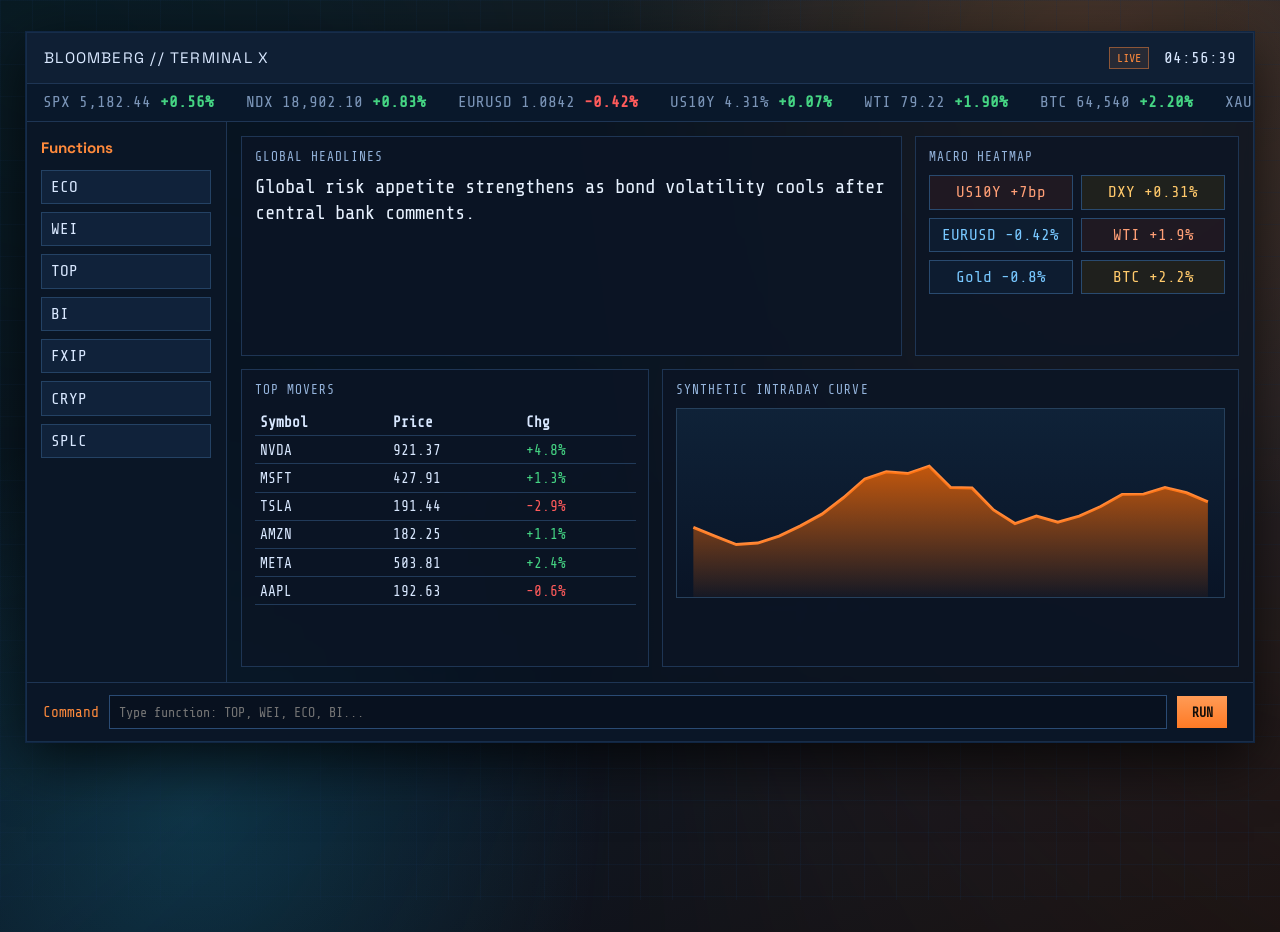
==== index.html @ 1c786bec "Build BBS terminal UI with workspace modules and command flow" ====
<!doctype html>
<html lang="en">
<head>
  <meta charset="UTF-8">
  <meta name="viewport" content="width=device-width, initial-scale=1.0">
  <title>Bloomberg Terminal X</title>
  <link rel="preconnect" href="https://fonts.googleapis.com">
  <link rel="preconnect" href="https://fonts.gstatic.com" crossorigin>
  <link href="https://fonts.googleapis.com/css2?family=Share+Tech+Mono&family=Space+Grotesk:wght@500;700&display=swap" rel="stylesheet">
  <link rel="stylesheet" href="styles.css">
</head>
<body>
  <div class="ambient-glow"></div>
  <div class="ambient-grid"></div>
  <main class="terminal-shell">
    <header class="top-bar">
      <div class="brand">BLOOMBERG // TERMINAL X</div>
      <div class="status">
        <span class="pill live">LIVE</span>
        <span class="time" id="live-time">--:--:--</span>
      </div>
    </header>

    <section class="ticker-wrap" aria-label="Market ticker">
      <div class="ticker-track" id="ticker-track"></div>
    </section>

    <section class="workspace">
      <aside class="left-rail">
        <h2>Functions</h2>
        <ul>
          <li>ECO</li>
          <li>WEI</li>
          <li>TOP</li>
          <li>BI</li>
          <li>FXIP</li>
          <li>CRYP</li>
          <li>SPLC</li>
        </ul>
      </aside>

      <div class="center-grid">
        <article class="panel panel-headline">
          <div class="panel-title">Global Headlines</div>
          <p id="headline-text">Loading latest market intelligence...</p>
        </article>

        <article class="panel panel-heat">
          <div class="panel-title">Macro Heatmap</div>
          <div class="heatmap">
            <span class="hot">US10Y +7bp</span>
            <span class="warm">DXY +0.31%</span>
            <span class="cold">EURUSD -0.42%</span>
            <span class="hot">WTI +1.9%</span>
            <span class="cold">Gold -0.8%</span>
            <span class="warm">BTC +2.2%</span>
          </div>
        </article>

        <article class="panel panel-table">
          <div class="panel-title">Top Movers</div>
          <table>
            <thead>
              <tr><th>Symbol</th><th>Price</th><th>Chg</th></tr>
            </thead>
            <tbody id="movers-body"></tbody>
          </table>
        </article>

        <article class="panel panel-chart">
          <div class="panel-title">Synthetic Intraday Curve</div>
          <svg viewBox="0 0 520 190" role="img" aria-label="Intraday chart">
            <defs>
              <linearGradient id="curveGrad" x1="0" x2="0" y1="0" y2="1">
                <stop offset="0%" stop-color="#ff6a00" stop-opacity="0.75"></stop>
                <stop offset="100%" stop-color="#ff6a00" stop-opacity="0.05"></stop>
              </linearGradient>
            </defs>
            <polyline id="curve-line" fill="none" stroke="#ff8a3c" stroke-width="3"></polyline>
            <polygon id="curve-area" fill="url(#curveGrad)"></polygon>
          </svg>
        </article>
      </div>
    </section>

    <footer class="command-bar">
      <label for="cmd-input">Command</label>
      <input id="cmd-input" type="text" autocomplete="off" placeholder="Type function: TOP, WEI, ECO, BI..." />
      <button id="cmd-run">RUN</button>
      <span id="cmd-feedback" aria-live="polite"></span>
    </footer>
  </main>

  <script src="script.js"></script>
</body>
</html>
---- styles.css ----
:root {
  --bg-0: #060b12;
  --bg-1: #0a1422;
  --panel: #0c1626cc;
  --line: #1e3554;
  --ink: #d9e8ff;
  --muted: #7b95b8;
  --accent: #ff8a3c;
  --positive: #45d483;
  --negative: #ff5b5b;
}

* {
  box-sizing: border-box;
}

body {
  margin: 0;
  font-family: "Share Tech Mono", monospace;
  color: var(--ink);
  min-height: 100vh;
  background:
    radial-gradient(circle at 85% 8%, #ff8a3c33, transparent 35%),
    radial-gradient(circle at 15% 88%, #2dd4ff2a, transparent 30%),
    linear-gradient(155deg, var(--bg-0), var(--bg-1) 65%, #06080f);
  overflow-x: hidden;
}

.ambient-glow {
  position: fixed;
  inset: -20%;
  background: conic-gradient(from 110deg, #ff8a3c1c, #1c3f5b00 30%, #33ddff14 55%, #ff8a3c22 100%);
  filter: blur(55px);
  animation: spin 26s linear infinite;
  pointer-events: none;
}

.ambient-grid {
  position: fixed;
  inset: 0;
  background-image:
    linear-gradient(#1734582a 1px, transparent 1px),
    linear-gradient(90deg, #1734582a 1px, transparent 1px);
  background-size: 32px 32px;
  pointer-events: none;
}

.terminal-shell {
  width: min(1280px, 96vw);
  margin: 2rem auto;
  border: 1px solid #335a8f5e;
  background: #071221bf;
  backdrop-filter: blur(6px);
  box-shadow: 0 0 0 1px #102643, 0 18px 55px #000b;
  position: relative;
  z-index: 2;
}

.top-bar {
  display: flex;
  align-items: center;
  justify-content: space-between;
  padding: 0.85rem 1.1rem;
  border-bottom: 1px solid var(--line);
  background: #0f1f34;
}

.brand {
  font-family: "Space Grotesk", sans-serif;
  letter-spacing: 0.08em;
  font-size: 0.95rem;
}

.status {
  display: flex;
  align-items: center;
  gap: 0.9rem;
}

.pill {
  border: 1px solid;
  font-size: 0.75rem;
  padding: 0.2rem 0.45rem;
}

.pill.live {
  color: var(--accent);
  border-color: #ff8a3c77;
  background: #ff8a3c19;
}

.ticker-wrap {
  border-bottom: 1px solid var(--line);
  overflow: hidden;
  white-space: nowrap;
  background: #09182b;
}

.ticker-track {
  display: inline-flex;
  gap: 2rem;
  padding: 0.6rem 1rem;
  min-width: 200%;
  animation: ticker 30s linear infinite;
}

.ticker-item {
  color: var(--muted);
}

.ticker-item .up {
  color: var(--positive);
}

.ticker-item .down {
  color: var(--negative);
}

.workspace {
  display: grid;
  grid-template-columns: 200px 1fr;
  min-height: 560px;
}

.left-rail {
  border-right: 1px solid var(--line);
  padding: 1rem 0.9rem;
  background: #0a1626;
}

.left-rail h2 {
  margin: 0 0 0.8rem;
  font-size: 0.95rem;
  color: var(--accent);
  font-family: "Space Grotesk", sans-serif;
}

.left-rail ul {
  list-style: none;
  margin: 0;
  padding: 0;
  display: grid;
  gap: 0.5rem;
}

.left-rail li {
  border: 1px solid #244264;
  background: #10223a;
  padding: 0.45rem 0.55rem;
  transition: transform 150ms ease, border-color 150ms ease;
}

.left-rail li:hover {
  transform: translateX(3px);
  border-color: #ff8a3c99;
}

.center-grid {
  display: grid;
  grid-template-columns: repeat(12, 1fr);
  gap: 0.8rem;
  padding: 0.9rem;
}

.panel {
  border: 1px solid var(--line);
  background: var(--panel);
  padding: 0.8rem;
  animation: rise 420ms ease both;
}

.panel-title {
  font-size: 0.8rem;
  text-transform: uppercase;
  letter-spacing: 0.08em;
  margin-bottom: 0.7rem;
  color: #95b4dc;
}

.panel-headline {
  grid-column: span 8;
}

.panel-headline p {
  margin: 0;
  font-size: 1.2rem;
  line-height: 1.35;
  color: #e8f2ff;
}

.panel-heat {
  grid-column: span 4;
}

.heatmap {
  display: grid;
  grid-template-columns: repeat(2, minmax(0, 1fr));
  gap: 0.5rem;
}

.heatmap span {
  padding: 0.45rem;
  border: 1px solid #294a6f;
  text-align: center;
}

.hot {
  background: #7b2a192e;
  color: #ff9f76;
}

.warm {
  background: #74510730;
  color: #ffca6b;
}

.cold {
  background: #133b5f36;
  color: #78c8ff;
}

.panel-table {
  grid-column: span 5;
}

table {
  width: 100%;
  border-collapse: collapse;
  font-size: 0.9rem;
}

th,
td {
  text-align: left;
  padding: 0.35rem;
  border-bottom: 1px solid #213a59;
}

td.pos {
  color: var(--positive);
}

td.neg {
  color: var(--negative);
}

.panel-chart {
  grid-column: span 7;
}

svg {
  width: 100%;
  height: 190px;
  border: 1px solid #26405c;
  background: linear-gradient(180deg, #0f2238, #091426);
}

.command-bar {
  display: grid;
  grid-template-columns: auto 1fr auto auto;
  gap: 0.65rem;
  align-items: center;
  border-top: 1px solid var(--line);
  padding: 0.75rem 1rem;
  background: #0a1627;
}

.command-bar label {
  color: var(--accent);
  font-size: 0.9rem;
}

.command-bar input {
  font-family: inherit;
  color: var(--ink);
  background: #08111f;
  border: 1px solid #2a4b74;
  padding: 0.55rem;
}

.command-bar button {
  font-family: inherit;
  font-weight: 700;
  background: linear-gradient(180deg, #ff9b56, #ff7a25);
  color: #120e0a;
  border: 0;
  padding: 0.55rem 0.9rem;
  cursor: pointer;
}

#cmd-feedback {
  color: #9bb7d7;
  font-size: 0.87rem;
}

@keyframes ticker {
  from {
    transform: translateX(0);
  }
  to {
    transform: translateX(-50%);
  }
}

@keyframes rise {
  from {
    transform: translateY(10px);
    opacity: 0;
  }
  to {
    transform: translateY(0);
    opacity: 1;
  }
}

@keyframes spin {
  from {
    transform: rotate(0deg);
  }
  to {
    transform: rotate(360deg);
  }
}

@media (max-width: 980px) {
  .workspace {
    grid-template-columns: 1fr;
  }

  .left-rail {
    border-right: 0;
    border-bottom: 1px solid var(--line);
  }

  .center-grid {
    grid-template-columns: repeat(6, 1fr);
  }

  .panel-headline,
  .panel-heat,
  .panel-table,
  .panel-chart {
    grid-column: span 6;
  }

  .command-bar {
    grid-template-columns: 1fr;
  }
}
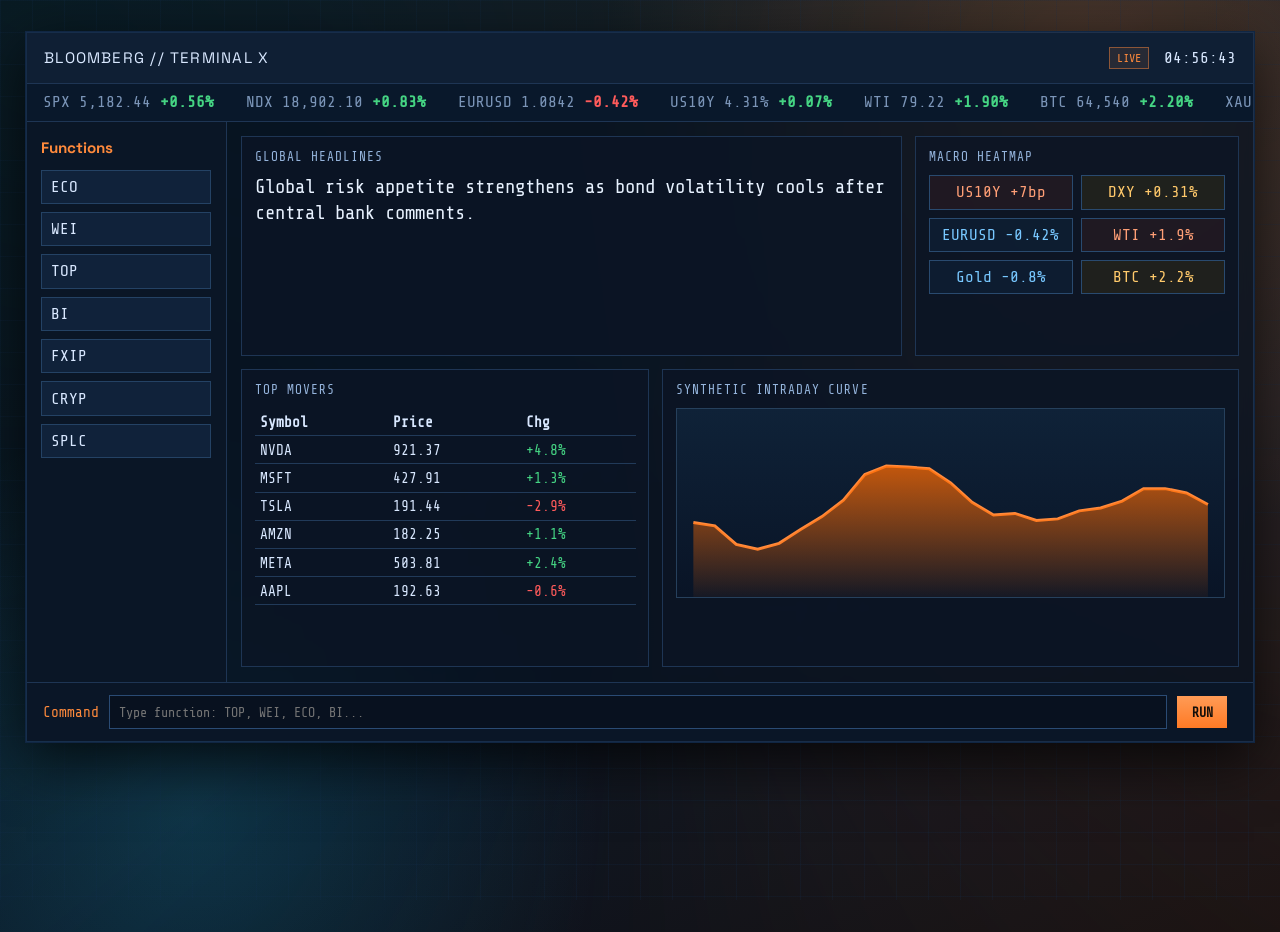
==== commit 3eff12c4: "Add branded BBS favicon set and wire across pages" ====
--- a/index.html
+++ b/index.html
@@ -4,6 +4,10 @@
   <meta charset="UTF-8">
   <meta name="viewport" content="width=device-width, initial-scale=1.0">
   <title>Bloomberg Terminal X</title>
+  <meta name="theme-color" content="#0b1f3f">
+  <link rel="icon" href="/favicon.svg" type="image/svg+xml">
+  <link rel="alternate icon" href="/favicon.ico" type="image/x-icon">
+  <link rel="apple-touch-icon" href="/apple-touch-icon.png">
   <link rel="preconnect" href="https://fonts.googleapis.com">
   <link rel="preconnect" href="https://fonts.gstatic.com" crossorigin>
   <link href="https://fonts.googleapis.com/css2?family=Share+Tech+Mono&family=Space+Grotesk:wght@500;700&display=swap" rel="stylesheet">
